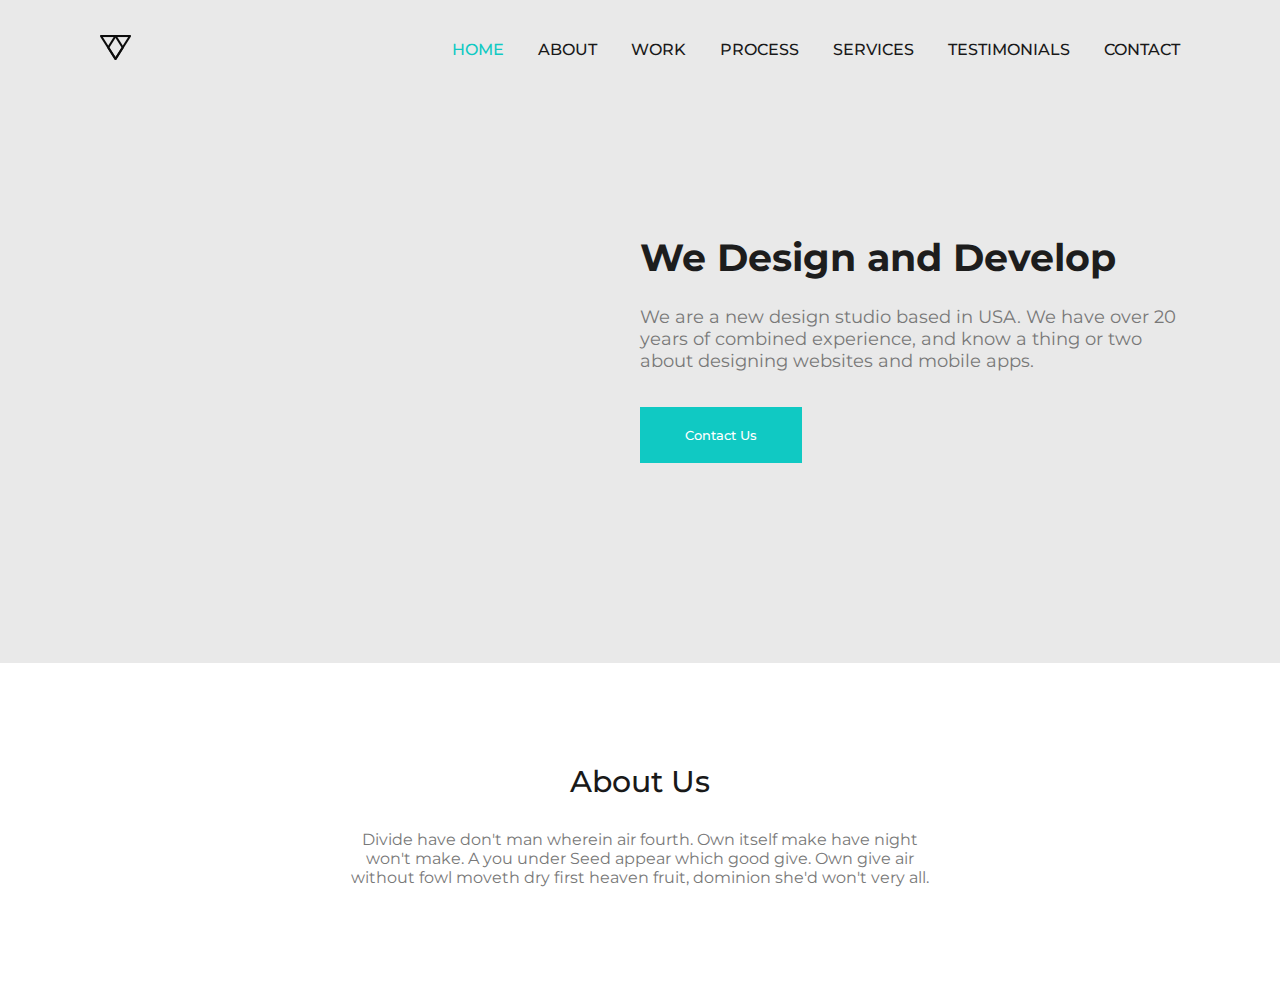
==== practice/index.html @ 0cc2f802 "Header and About Us done" ====
<!DOCTYPE html>
<html lang="en">
  <head>
    <meta charset="UTF-8" />
    <meta http-equiv="X-UA-Compatible" content="IE=edge" />
    <meta name="viewport" content="width=device-width, initial-scale=1.0" />
    <title>Document</title>
    <!-- Fonts -->
    <link rel="preconnect" href="https://fonts.googleapis.com" />
    <link rel="preconnect" href="https://fonts.gstatic.com" crossorigin />
    <link
      href="https://fonts.googleapis.com/css2?family=Montserrat:wght@400;500&display=swap"
      rel="stylesheet"
    />
    <!-- CSS -->
    <link rel="stylesheet" href="scss/index.css" />
  </head>
  <body>
    <header class="header">
      <div class="container">
        <nav class="nav">
          <div class="nav__logo">
            <img src="images/Logo.png" alt="Logo" />
          </div>

          <div class="nav__links">
            <a href="#" class="nav__link nav__link_active">Home</a>
            <a href="#" class="nav__link">About</a>
            <a href="#" class="nav__link">Work</a>
            <a href="#" class="nav__link">Process</a>
            <a href="#" class="nav__link">Services</a>
            <a href="#" class="nav__link">Testimonials</a>
            <a href="#" class="nav__link">Contact</a>
          </div>
        </nav>

        <div class="hero">
          <h2 class="hero__title">We Design and Develop</h2>
          <p class="hero__text">
            We are a new design studio based in USA. We have over 20 years of
            combined experience, and know a thing or two about designing
            websites and mobile apps.
          </p>
          <button type="button" class="button">Contact Us</button>
        </div>
      </div>
    </header>

    <main class="main">
      <section class="about-us">
        <h2 class="about-us__title">About Us</h2>
        <p class="about-us__paragraph">
          Divide have don't man wherein air fourth. Own itself make have night
          won't make. A you under Seed appear which good give. Own give air
          without fowl moveth dry first heaven fruit, dominion she'd won't very
          all.
        </p>
      </section>
    </main>
  </body>
</html>
---- practice/scss/index.css ----
*,
*::before,
*::after {
  -webkit-box-sizing: border-box;
          box-sizing: border-box;
  margin: 0;
  padding: 0;
}

html {
  font-family: 'Montserrat', sans-serif;
}

a {
  color: inherit;
  text-decoration: none;
}

button {
  font-family: inherit;
}

.container {
  max-width: 1366px;
  margin: 0 auto;
  padding: 0 100px;
}

.button {
  background-color: #10c9c3;
  padding: 20px 45px;
  color: #fff;
  font-weight: 500;
  border: none;
}

.button:hover {
  background-color: #17b2bd;
  cursor: pointer;
}

.header {
  padding-top: 35px;
  padding-bottom: 200px;
  background-color: #e9e9e9;
}

.nav {
  display: -webkit-box;
  display: -ms-flexbox;
  display: flex;
  -webkit-box-pack: justify;
      -ms-flex-pack: justify;
          justify-content: space-between;
  -webkit-box-align: center;
      -ms-flex-align: center;
          align-items: center;
}

.nav__link {
  font-weight: 500;
  font-size: 16px;
  color: #191919;
  text-transform: uppercase;
}

.nav__link_active, .nav__link:hover {
  color: #10c9c3;
}

.nav__link:not(:last-child) {
  margin-right: 30px;
}

.hero {
  margin-left: 50%;
  margin-top: 170px;
}

.hero__title {
  font-size: 38px;
  color: #1d1d1d;
  margin-bottom: 25px;
}

.hero__text {
  font-size: 18px;
  color: #787878;
  margin-bottom: 35px;
}

.about-us {
  max-width: 660px;
  margin: 0 auto;
  text-align: center;
  padding: 100px 30px;
}

.about-us__title {
  font-size: 30px;
  font-weight: 500;
  color: #191919;
  margin-bottom: 30px;
}

.about-us__paragraph {
  color: #787878;
  font-size: 16px;
}

@media (max-width: 992px) {
  .nav {
    -webkit-box-orient: vertical;
    -webkit-box-direction: normal;
        -ms-flex-direction: column;
            flex-direction: column;
  }
  .nav__logo {
    margin-bottom: 18px;
  }
  .nav__links {
    display: -webkit-box;
    display: -ms-flexbox;
    display: flex;
    -webkit-box-orient: vertical;
    -webkit-box-direction: normal;
        -ms-flex-direction: column;
            flex-direction: column;
    -webkit-box-align: center;
        -ms-flex-align: center;
            align-items: center;
  }
  .nav__link:not(:last-child) {
    margin-right: 0;
    margin-bottom: 12px;
  }
  .hero {
    margin-left: 30%;
  }
}

@media (max-width: 768px) {
  .hero {
    margin-left: 0;
  }
}

@media (max-width: 576px) {
  .container {
    padding: 0 30px;
  }
}
/*# sourceMappingURL=index.css.map */
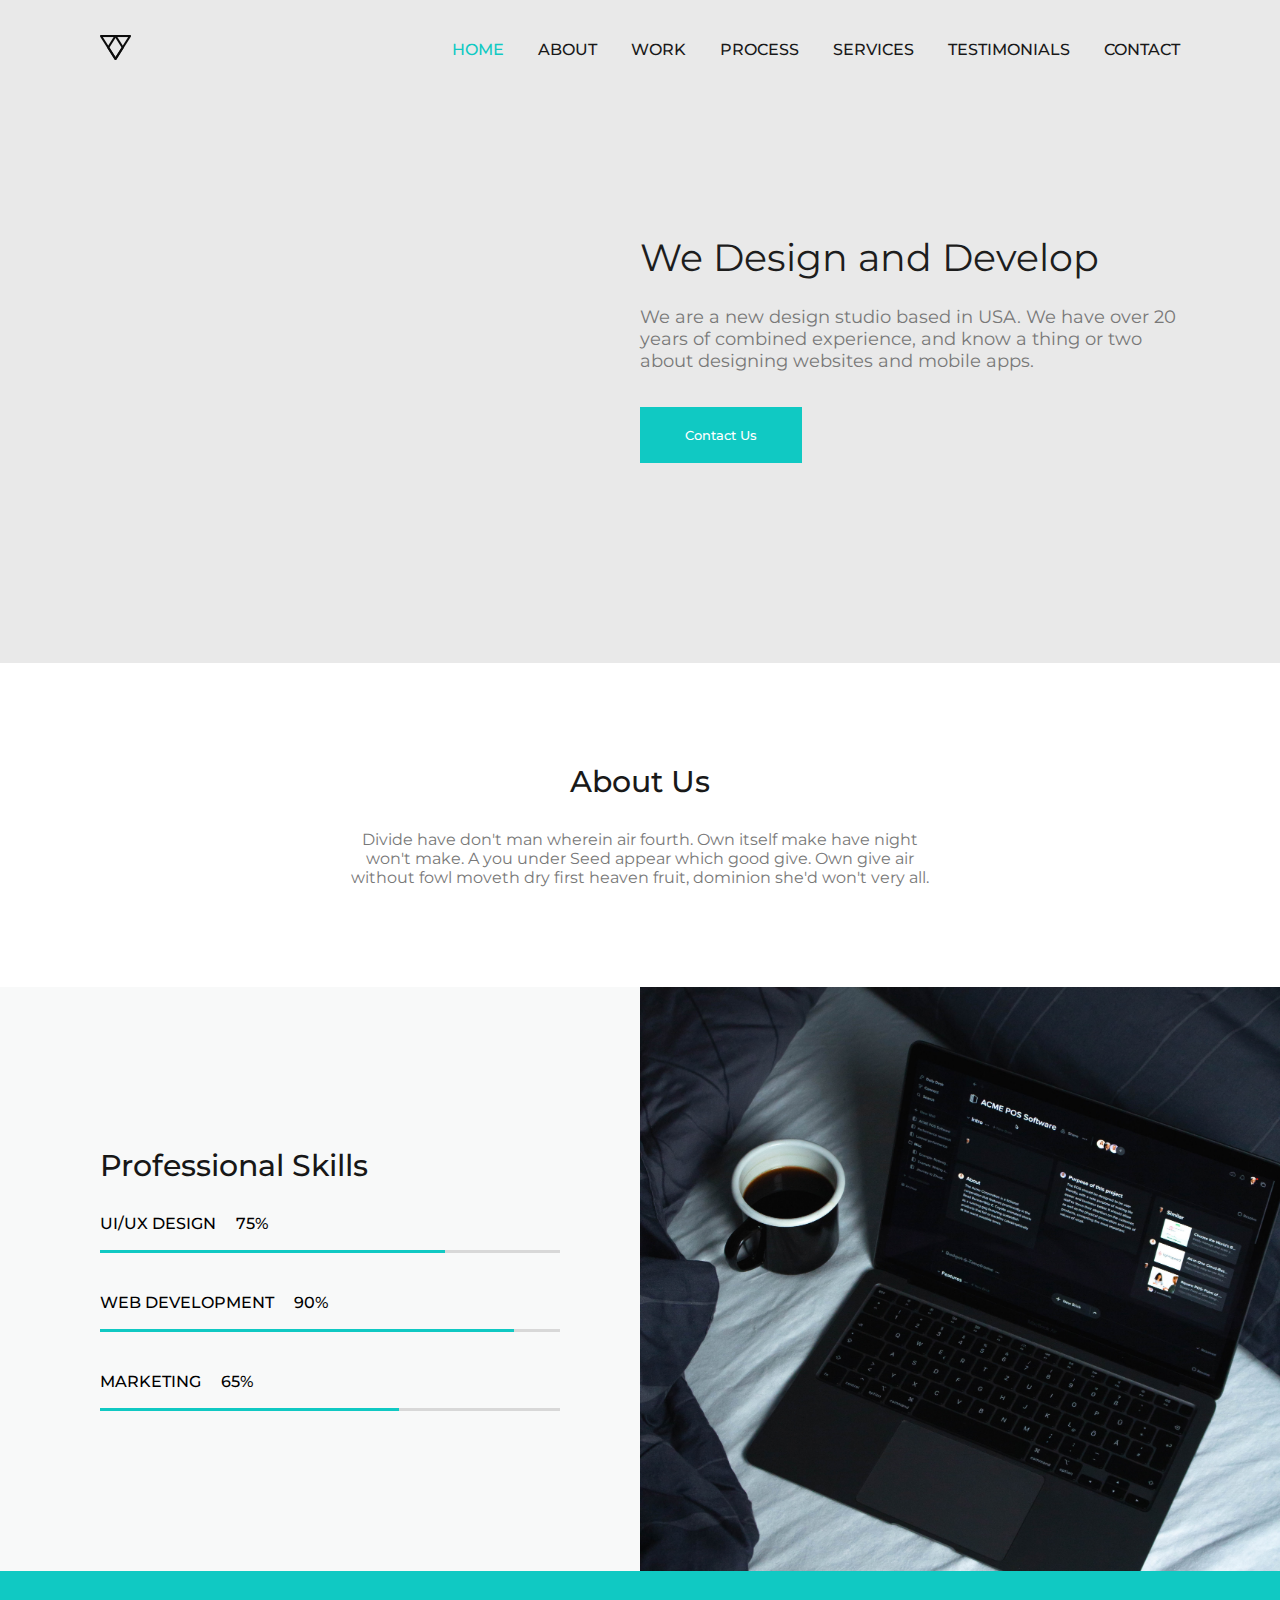
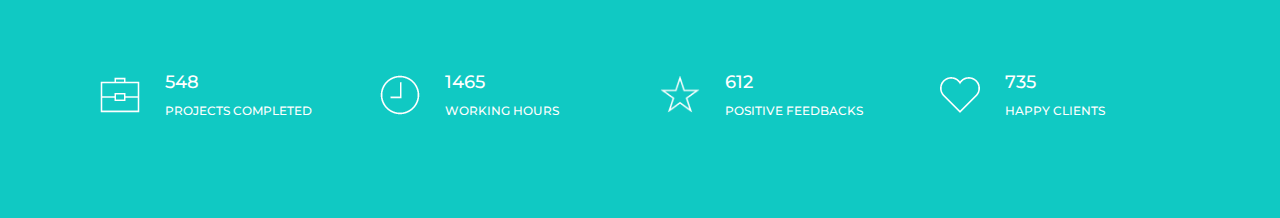
==== commit fe912677: "Skills and info section" ====
--- a/practice/index.html
+++ b/practice/index.html
@@ -56,6 +56,123 @@
           all.
         </p>
       </section>
+
+      <section class="skills">
+        <div class="container">
+          <div class="skills__stats-container">
+            <h2 class="skills__title">Professional Skills</h2>
+
+            <div class="skills__stats-list">
+              <!-- Stat Item -->
+              <div class="stat-item">
+                <div class="stat-item__header">
+                  <h4 class="stat-item__title">UI/UX Design</h4>
+                  <span class="stat-item__percentage">75%</span>
+                </div>
+
+                <div class="stat-item__bar">
+                  <div class="stat-item__line" style="width: 75%"></div>
+                </div>
+              </div>
+              <!-- ./Stat Item -->
+
+              <!-- Stat Item -->
+              <div class="stat-item">
+                <div class="stat-item__header">
+                  <h4 class="stat-item__title">Web Development</h4>
+                  <span class="stat-item__percentage">90%</span>
+                </div>
+
+                <div class="stat-item__bar">
+                  <div class="stat-item__line" style="width: 90%"></div>
+                </div>
+              </div>
+              <!-- ./Stat Item -->
+
+              <!-- Stat Item -->
+              <div class="stat-item">
+                <div class="stat-item__header">
+                  <h4 class="stat-item__title">Marketing</h4>
+                  <span class="stat-item__percentage">65%</span>
+                </div>
+
+                <div class="stat-item__bar">
+                  <div class="stat-item__line" style="width: 65%"></div>
+                </div>
+              </div>
+              <!-- ./Stat Item -->
+            </div>
+          </div>
+        </div>
+
+        <div class="skills__image"></div>
+      </section>
+
+      <section class="info">
+        <div class="container">
+          <div class="info__grid">
+            <!-- Info item -->
+            <div class="info__item info-item">
+              <img
+                src="images/portfolio.png"
+                alt="Projects Completed"
+                class="info-item__icon"
+              />
+
+              <div class="info-item__text">
+                <h3 class="info-item__count">548</h3>
+                <h4 class="info-item__name">Projects Completed</h4>
+              </div>
+            </div>
+            <!-- ./Info Item -->
+
+            <!-- Info item -->
+            <div class="info__item info-item">
+              <img
+                src="images/clock.png"
+                alt="Working Hours"
+                class="info-item__icon"
+              />
+
+              <div class="info-item__text">
+                <h3 class="info-item__count">1465</h3>
+                <h4 class="info-item__name">Working Hours</h4>
+              </div>
+            </div>
+            <!-- ./Info Item -->
+
+            <!-- Info item -->
+            <div class="info__item info-item">
+              <img
+                src="images/star.png"
+                alt="Positive Feedbacks"
+                class="info-item__icon"
+              />
+
+              <div class="info-item__text">
+                <h3 class="info-item__count">612</h3>
+                <h4 class="info-item__name">Positive Feedbacks</h4>
+              </div>
+            </div>
+            <!-- ./Info Item -->
+
+            <!-- Info item -->
+            <div class="info__item info-item">
+              <img
+                src="images/heart.png"
+                alt="Happy Clients"
+                class="info-item__icon"
+              />
+
+              <div class="info-item__text">
+                <h3 class="info-item__count">735</h3>
+                <h4 class="info-item__name">Happy Clients</h4>
+              </div>
+            </div>
+            <!-- ./Info Item -->
+          </div>
+        </div>
+      </section>
     </main>
   </body>
 </html>
--- a/practice/scss/index.css
+++ b/practice/scss/index.css
@@ -18,6 +18,15 @@
 
 button {
   font-family: inherit;
+}
+
+h1,
+h2,
+h3,
+h4,
+h5,
+h6 {
+  font-weight: inherit;
 }
 
 .container {
@@ -106,6 +115,109 @@
 .about-us__paragraph {
   color: #787878;
   font-size: 16px;
+}
+
+.skills {
+  background-color: #f8f9f9;
+  position: relative;
+}
+
+.skills__stats-container {
+  max-width: 50%;
+  padding-right: 80px;
+  padding-top: 160px;
+  padding-bottom: 160px;
+}
+
+.skills__title {
+  font-size: 30px;
+  font-weight: 500;
+  color: #171717;
+  margin-bottom: 30px;
+}
+
+.skills__image {
+  position: absolute;
+  right: 0;
+  top: 0;
+  bottom: 0;
+  width: 50%;
+  background-color: #252525;
+  background-image: url("../images/walling-XLqiL-rz4V8-unsplash.jpg");
+  background-repeat: no-repeat;
+  background-position: center;
+  background-size: cover;
+}
+
+.stat-item:not(:last-child) {
+  margin-bottom: 40px;
+}
+
+.stat-item__header {
+  display: -webkit-box;
+  display: -ms-flexbox;
+  display: flex;
+  font-weight: 500;
+  font-size: 16px;
+  margin-bottom: 17px;
+}
+
+.stat-item__title {
+  margin-right: 20px;
+  text-transform: uppercase;
+}
+
+.stat-item__bar {
+  height: 3px;
+  background-color: #d8d8d8;
+}
+
+.stat-item__line {
+  height: 100%;
+  background-color: #10c9c3;
+}
+
+.info {
+  background-color: #10c9c3;
+}
+
+.info__grid {
+  display: -ms-grid;
+  display: grid;
+  -ms-grid-columns: (1fr)[4];
+      grid-template-columns: repeat(4, 1fr);
+  -webkit-column-gap: 40px;
+          column-gap: 40px;
+  padding: 100px 0;
+}
+
+.info-item {
+  display: -webkit-box;
+  display: -ms-flexbox;
+  display: flex;
+}
+
+.info-item__icon {
+  margin-right: 25px;
+  -o-object-fit: contain;
+     object-fit: contain;
+  max-width: 40px;
+  height: auto;
+}
+
+.info-item__text {
+  color: #fff;
+  font-weight: 500;
+}
+
+.info-item__count {
+  font-size: 18px;
+  margin-bottom: 10px;
+}
+
+.info-item__name {
+  text-transform: uppercase;
+  font-size: 12px;
 }
 
 @media (max-width: 992px) {
@@ -137,6 +249,20 @@
   .hero {
     margin-left: 30%;
   }
+  .skills__stats-container {
+    max-width: 100%;
+    padding-right: 0;
+  }
+  .skills__image {
+    position: unset;
+    height: 100vw;
+    width: 100%;
+  }
+  .info__grid {
+    -ms-grid-columns: (1fr)[2];
+        grid-template-columns: repeat(2, 1fr);
+    row-gap: 60px;
+  }
 }
 
 @media (max-width: 768px) {
@@ -149,5 +275,14 @@
   .container {
     padding: 0 30px;
   }
+  .info__grid {
+    -ms-grid-columns: (1fr)[1];
+        grid-template-columns: repeat(1, 1fr);
+    justify-items: center;
+  }
+  .info-item {
+    max-width: 220px;
+    width: 100%;
+  }
 }
 /*# sourceMappingURL=index.css.map */